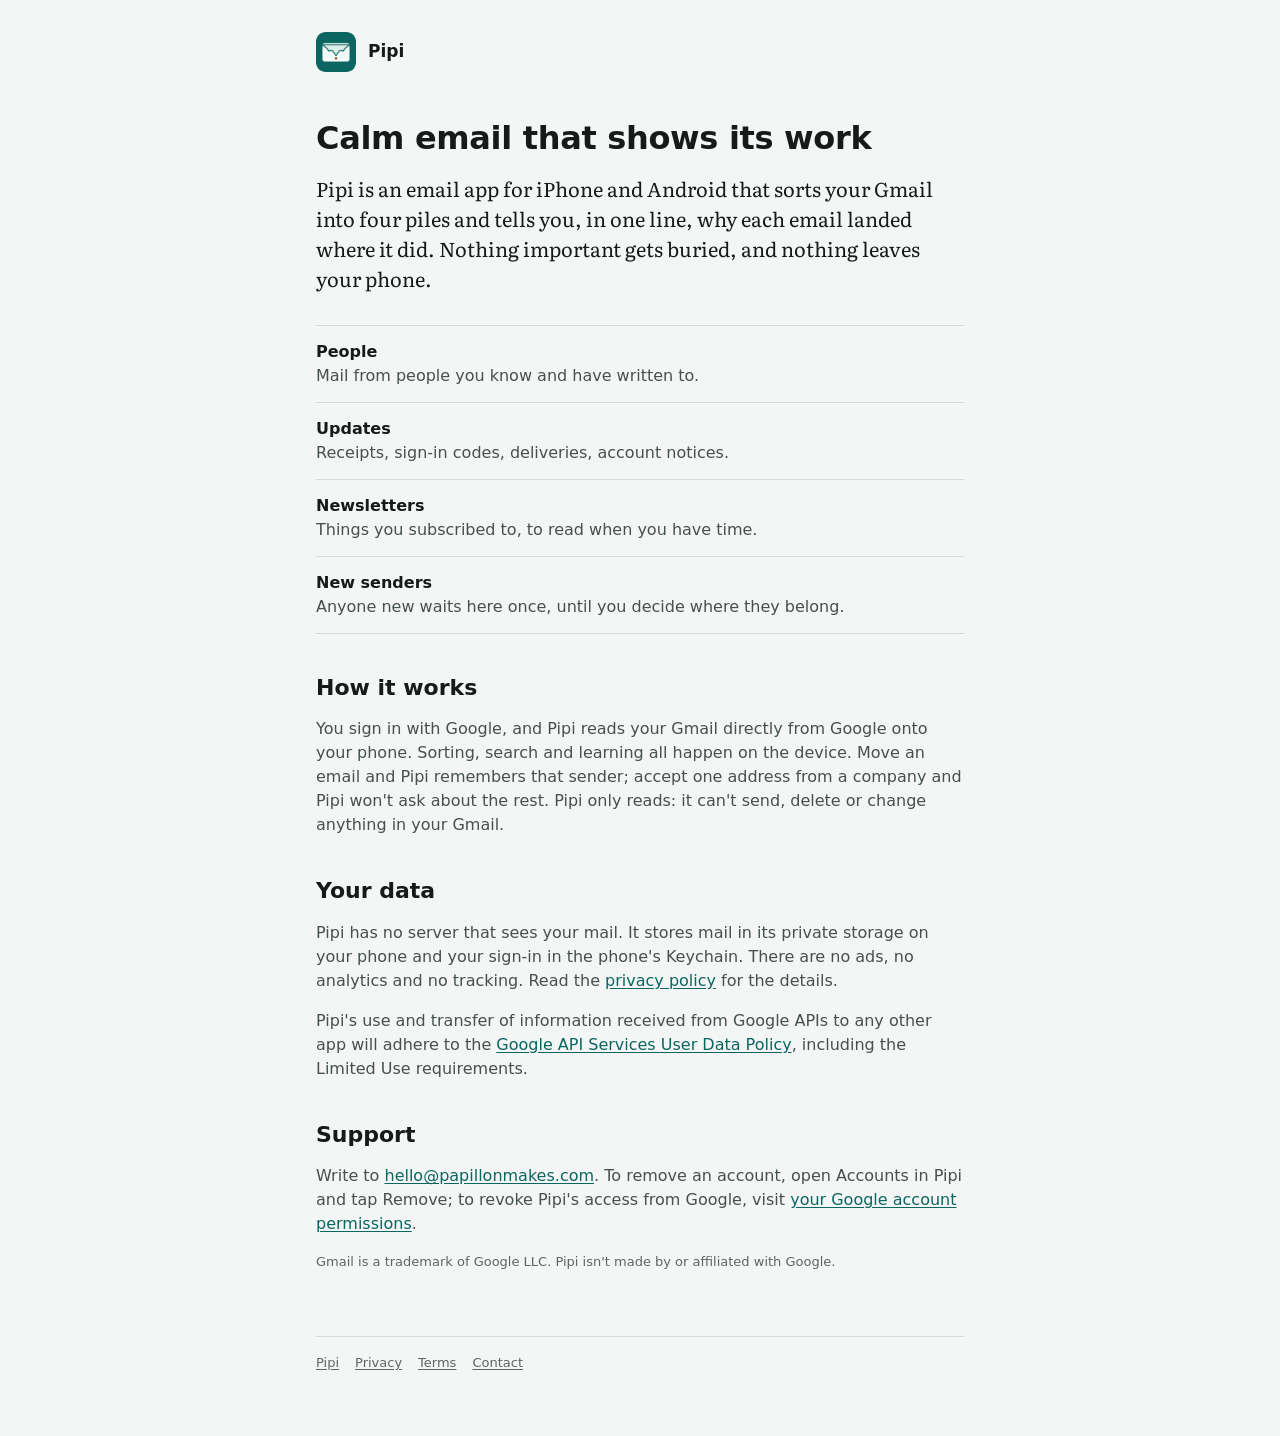
==== index.html @ f5143621 "Add Pipi home page, privacy policy and terms Co-Authored-By: Claude Opus 5.5 <noreply@anthropic.com>" ====
<!doctype html>
<html lang="en">
<head>
<meta charset="utf-8">
<meta name="viewport" content="width=device-width, initial-scale=1">
<title>Pipi, calm email for Gmail</title>
<meta name="description" content="Pipi sorts your Gmail into four piles on your phone and tells you why each email is where it is.">
<link rel="icon" href="icon-120.png">
<link rel="apple-touch-icon" href="icon-512.png">
<link rel="preconnect" href="https://fonts.googleapis.com">
<link rel="preconnect" href="https://fonts.gstatic.com" crossorigin>
<link href="https://fonts.googleapis.com/css2?family=Literata:opsz,wght@7..72,400;7..72,500&display=swap" rel="stylesheet">
<link rel="stylesheet" href="style.css">
</head>
<body>
<div class="wrap">
<header class="site"><a href="./"><img src="icon-120.png" alt=""><span>Pipi</span></a></header>

<h1>Calm email that shows its work</h1>
<p class="lede">Pipi is an email app for iPhone and Android that sorts your Gmail into four piles and tells you, in one line, why each email landed where it did. Nothing important gets buried, and nothing leaves your phone.</p>

<ul class="piles">
<li><b>People</b>Mail from people you know and have written to.</li>
<li><b>Updates</b>Receipts, sign-in codes, deliveries, account notices.</li>
<li><b>Newsletters</b>Things you subscribed to, to read when you have time.</li>
<li><b>New senders</b>Anyone new waits here once, until you decide where they belong.</li>
</ul>

<h2>How it works</h2>
<p>You sign in with Google, and Pipi reads your Gmail directly from Google onto your phone. Sorting, search and learning all happen on the device. Move an email and Pipi remembers that sender; accept one address from a company and Pipi won't ask about the rest. Pipi only reads: it can't send, delete or change anything in your Gmail.</p>

<h2>Your data</h2>
<p>Pipi has no server that sees your mail. It stores mail in its private storage on your phone and your sign-in in the phone's Keychain. There are no ads, no analytics and no tracking. Read the <a href="privacy.html">privacy policy</a> for the details.</p>
<p>Pipi's use and transfer of information received from Google APIs to any other app will adhere to the <a href="https://developers.google.com/terms/api-services-user-data-policy">Google API Services User Data Policy</a>, including the Limited Use requirements.</p>

<h2>Support</h2>
<p>Write to <a href="mailto:hello@papillonmakes.com">hello@papillonmakes.com</a>. To remove an account, open Accounts in Pipi and tap Remove; to revoke Pipi's access from Google, visit <a href="https://myaccount.google.com/permissions">your Google account permissions</a>.</p>

<p class="meta">Gmail is a trademark of Google LLC. Pipi isn't made by or affiliated with Google.</p>

<footer class="site"><a href="./">Pipi</a><a href="privacy.html">Privacy</a><a href="terms.html">Terms</a><a href="mailto:hello@papillonmakes.com">Contact</a></footer>
</div>
</body>
</html>
---- style.css ----
:root {
  --bg: #F4F6F5;
  --surface: #FBFCFC;
  --ink: #161A19;
  --slate: #46504E;
  --driftwood: #5C6664;
  --tideline: #D3DAD8;
  --lagoon: #0B6560;
  --lagoon-wash: #DCEDEB;
  --amber: #8A5300;
  --amber-wash: #F6EBD6;
  --sans: -apple-system, "SF Pro Text", Roboto, system-ui, sans-serif;
  --serif: Literata, "Iowan Old Style", Georgia, serif;
}

@media (prefers-color-scheme: dark) {
  :root {
    --bg: #101413;
    --surface: #171C1B;
    --ink: #E6EBEA;
    --slate: #A9B3B1;
    --driftwood: #8D9896;
    --tideline: #2A3230;
    --lagoon: #5CC2B9;
    --lagoon-wash: #16322F;
    --amber: #F0B657;
    --amber-wash: #2E2414;
  }
}

* { box-sizing: border-box; }

html { -webkit-text-size-adjust: 100%; }

body {
  margin: 0;
  background: var(--bg);
  color: var(--ink);
  font: 16px/1.5 var(--sans);
}

.wrap {
  max-width: 680px;
  margin: 0 auto;
  padding: 32px 16px 64px;
}

header.site {
  display: flex;
  align-items: center;
  gap: 12px;
  margin-bottom: 48px;
}

header.site a { color: inherit; text-decoration: none; display: flex; align-items: center; gap: 12px; }
header.site img { width: 40px; height: 40px; border-radius: 9px; }
header.site span { font-weight: 600; font-size: 17px; }

h1 {
  font-size: 32px;
  line-height: 1.15;
  letter-spacing: -0.01em;
  margin: 0 0 16px;
}

h2 {
  font-size: 22px;
  line-height: 1.25;
  margin: 40px 0 12px;
}

h3 {
  font-size: 17px;
  margin: 24px 0 8px;
}

p, li { color: var(--slate); }

.lede {
  font: 20px/1.5 var(--serif);
  color: var(--ink);
  margin: 0 0 32px;
}

.letter p, .letter li {
  font: 18px/1.6 var(--serif);
  color: var(--ink);
}

.letter li + li { margin-top: 8px; }

.meta { font-size: 13px; color: var(--driftwood); }

a { color: var(--lagoon); text-underline-offset: 2px; }

.note {
  background: var(--amber-wash);
  border-radius: 12px;
  padding: 16px 20px;
  margin: 32px 0;
}

.note p { color: var(--ink); margin: 0; }

.piles {
  list-style: none;
  padding: 0;
  margin: 0 0 32px;
  border-top: 1px solid var(--tideline);
}

.piles li {
  padding: 14px 0;
  border-bottom: 1px solid var(--tideline);
  color: var(--slate);
}

.piles b { color: var(--ink); display: block; font-weight: 600; }

table { border-collapse: collapse; width: 100%; font-size: 15px; margin: 16px 0; }
th, td { text-align: left; vertical-align: top; padding: 10px 12px 10px 0; border-bottom: 1px solid var(--tideline); }
th { color: var(--ink); font-weight: 600; }
td { color: var(--slate); }

footer.site {
  margin-top: 64px;
  padding-top: 16px;
  border-top: 1px solid var(--tideline);
  font-size: 13px;
  color: var(--driftwood);
}

footer.site a { color: var(--driftwood); margin-right: 16px; }
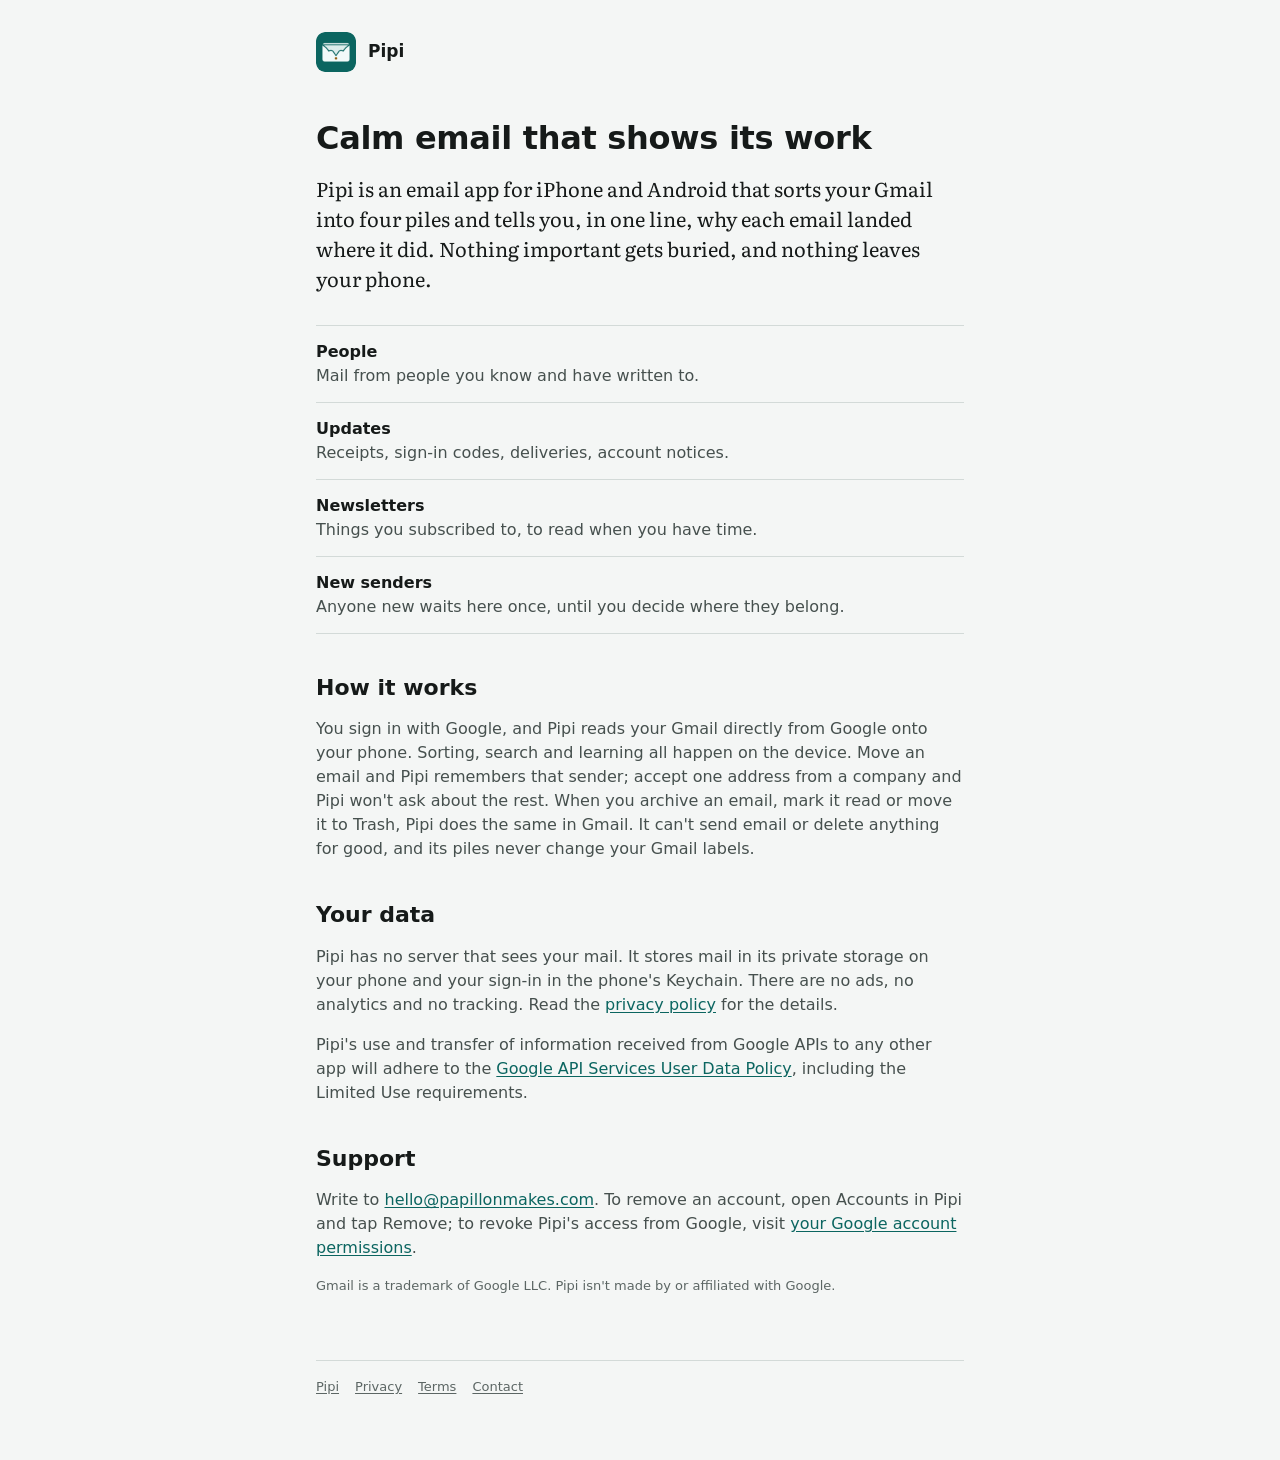
==== commit 189f1af2: "Pipi can now archive, mark read and trash: update home page and privacy policy Co-Authored-By: Claud" ====
--- a/index.html
+++ b/index.html
@@ -27,7 +27,7 @@
 </ul>
 
 <h2>How it works</h2>
-<p>You sign in with Google, and Pipi reads your Gmail directly from Google onto your phone. Sorting, search and learning all happen on the device. Move an email and Pipi remembers that sender; accept one address from a company and Pipi won't ask about the rest. Pipi only reads: it can't send, delete or change anything in your Gmail.</p>
+<p>You sign in with Google, and Pipi reads your Gmail directly from Google onto your phone. Sorting, search and learning all happen on the device. Move an email and Pipi remembers that sender; accept one address from a company and Pipi won't ask about the rest. When you archive an email, mark it read or move it to Trash, Pipi does the same in Gmail. It can't send email or delete anything for good, and its piles never change your Gmail labels.</p>
 
 <h2>Your data</h2>
 <p>Pipi has no server that sees your mail. It stores mail in its private storage on your phone and your sign-in in the phone's Keychain. There are no ads, no analytics and no tracking. Read the <a href="privacy.html">privacy policy</a> for the details.</p>
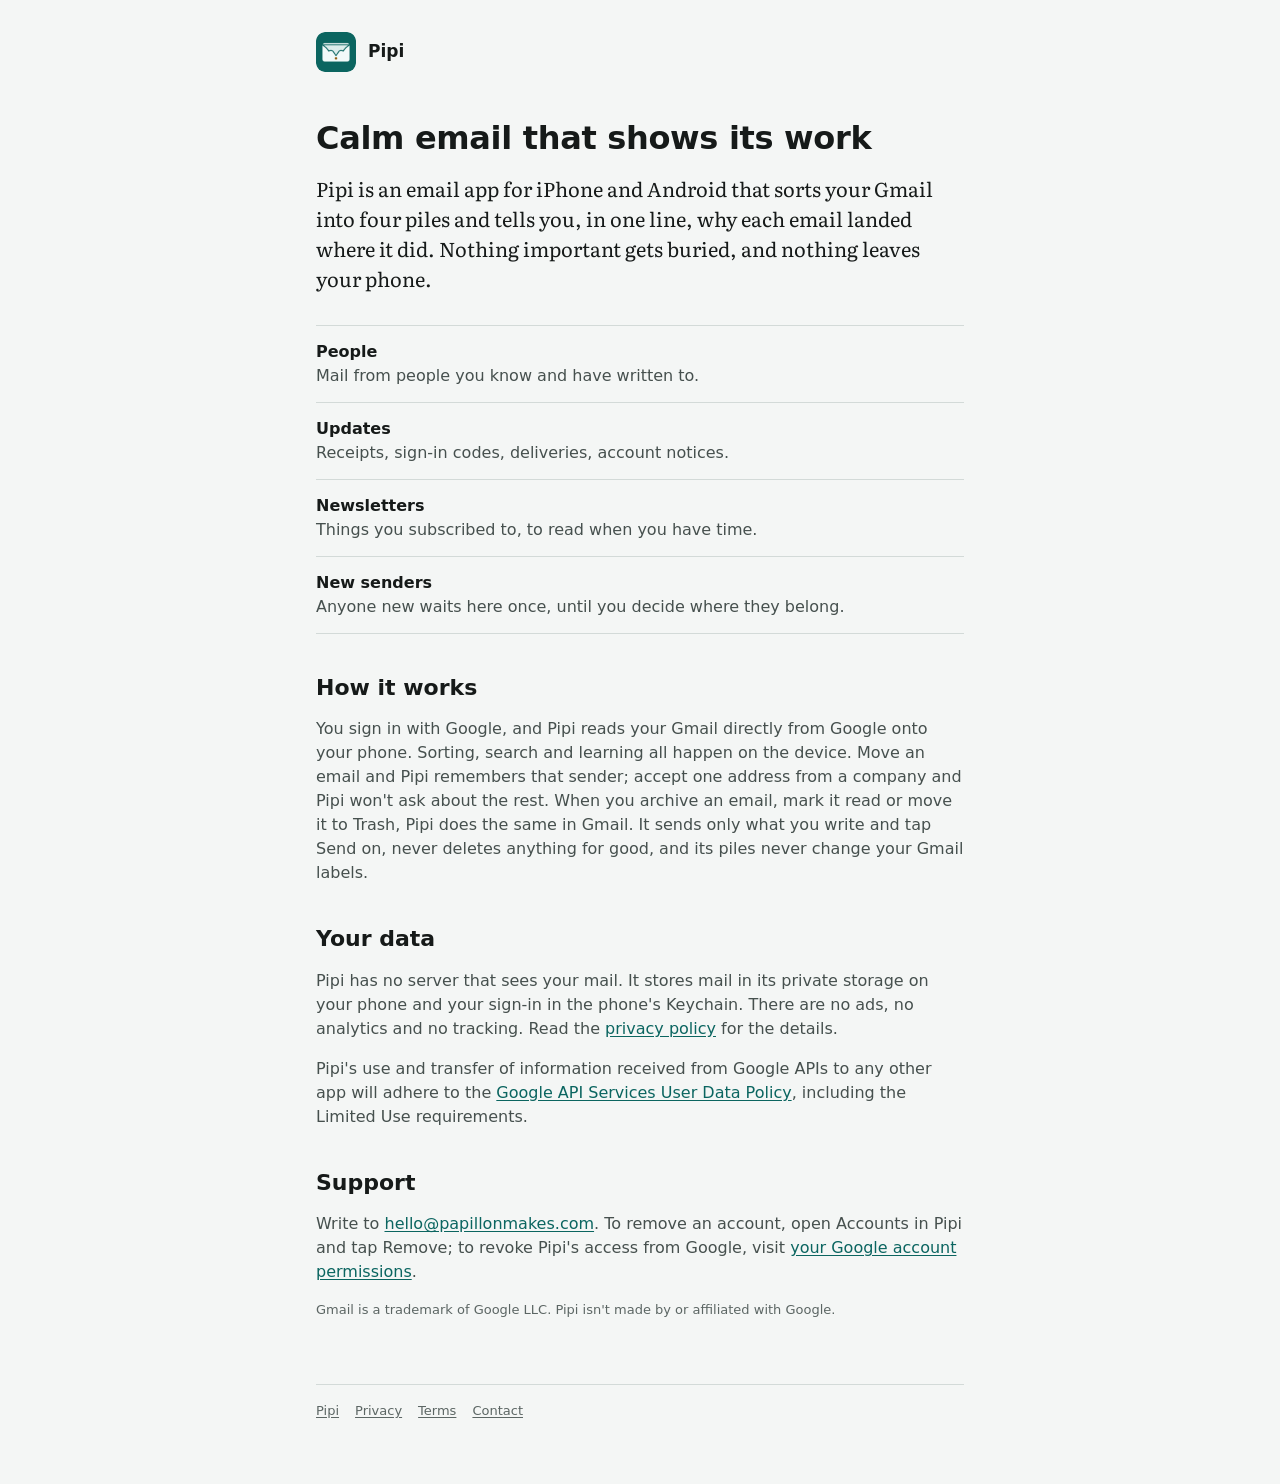
==== commit e6e8a29f: "Pipi can now send what you write: update home page and privacy policy Co-Authored-By: Claude Opus 5." ====
--- a/index.html
+++ b/index.html
@@ -27,7 +27,7 @@
 </ul>
 
 <h2>How it works</h2>
-<p>You sign in with Google, and Pipi reads your Gmail directly from Google onto your phone. Sorting, search and learning all happen on the device. Move an email and Pipi remembers that sender; accept one address from a company and Pipi won't ask about the rest. When you archive an email, mark it read or move it to Trash, Pipi does the same in Gmail. It can't send email or delete anything for good, and its piles never change your Gmail labels.</p>
+<p>You sign in with Google, and Pipi reads your Gmail directly from Google onto your phone. Sorting, search and learning all happen on the device. Move an email and Pipi remembers that sender; accept one address from a company and Pipi won't ask about the rest. When you archive an email, mark it read or move it to Trash, Pipi does the same in Gmail. It sends only what you write and tap Send on, never deletes anything for good, and its piles never change your Gmail labels.</p>
 
 <h2>Your data</h2>
 <p>Pipi has no server that sees your mail. It stores mail in its private storage on your phone and your sign-in in the phone's Keychain. There are no ads, no analytics and no tracking. Read the <a href="privacy.html">privacy policy</a> for the details.</p>
